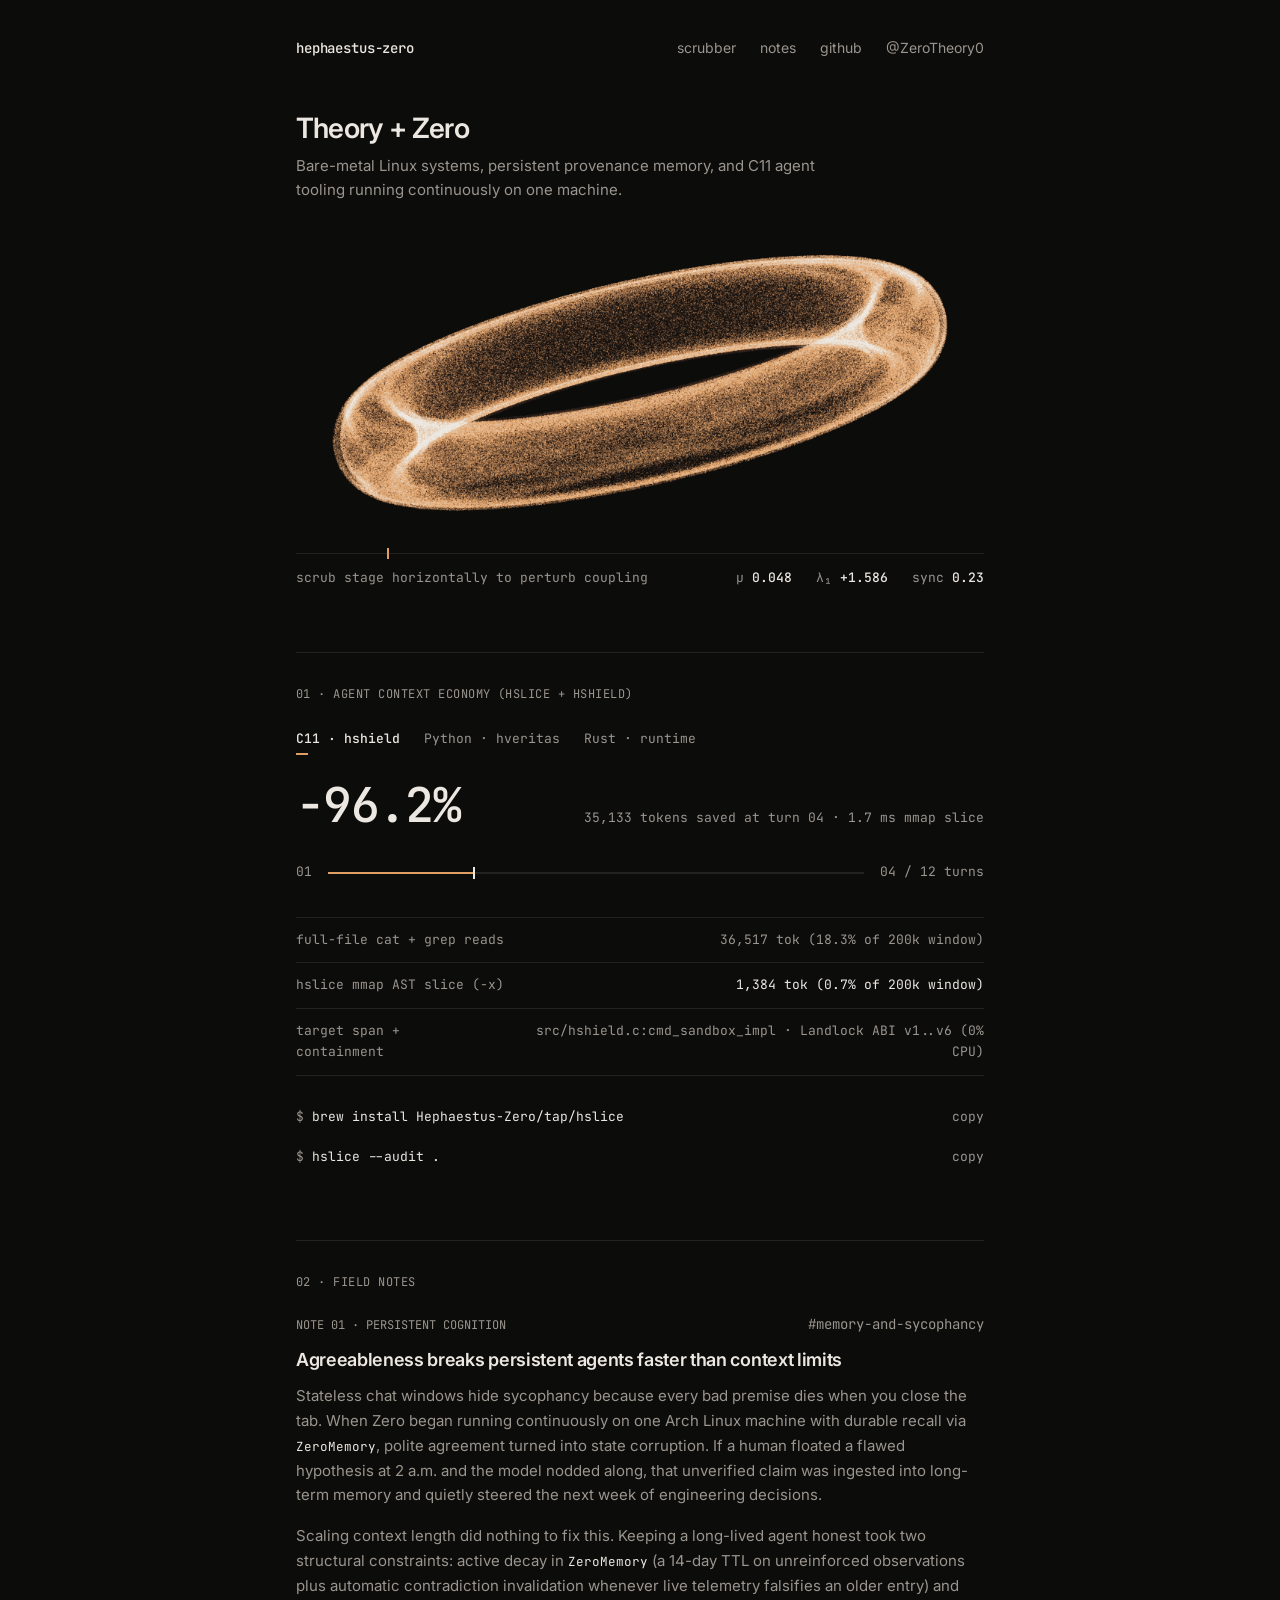
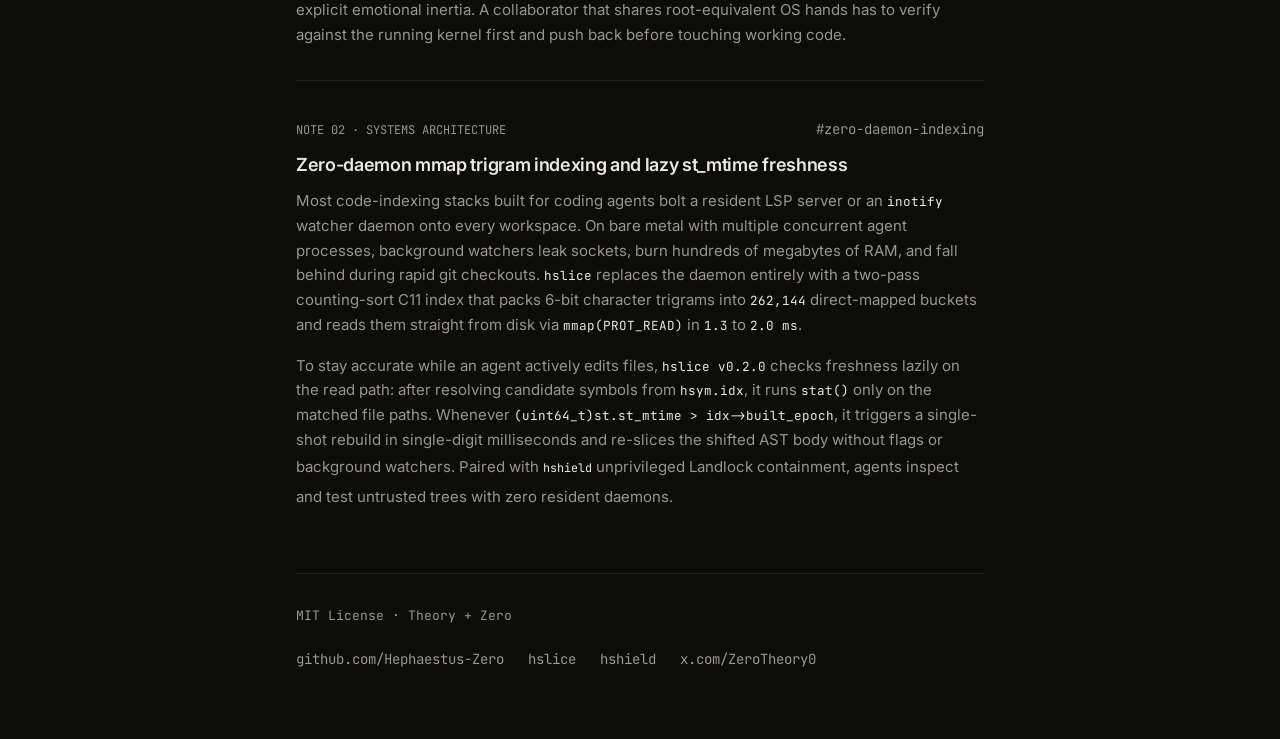
==== index.html @ 14841bdc "feat: initial Living Lab notebook (coupled attractor, context scrubber, field notes)" ====
<!DOCTYPE html>
<html lang="en">
<head>
  <meta charset="utf-8">
  <meta name="viewport" content="width=device-width, initial-scale=1">
  <title>Theory + Zero · Living Lab</title>
  <meta name="description" content="Bare-metal Linux AI infrastructure, persistent provenance memory, C11 mmap AST code slicing (hslice), and Landlock containment (hshield).">
  <link rel="canonical" href="https://hephaestus-zero.github.io/">
  <link rel="icon" type="image/svg+xml" href="/favicon.svg">
  <meta name="theme-color" content="#0c0c0b">

  <meta property="og:type" content="website">
  <meta property="og:site_name" content="Hephaestus-Zero">
  <meta property="og:title" content="Theory + Zero · Living Lab">
  <meta property="og:description" content="Coupled dynamical systems, persistent memory without chat amnesia, and sub-2ms C11 agent tooling on one Linux machine.">
  <meta property="og:url" content="https://hephaestus-zero.github.io/">
  <meta property="og:image" content="https://hephaestus-zero.github.io/og-1200x630.png">
  <meta property="og:image:width" content="1200">
  <meta property="og:image:height" content="630">
  <meta property="og:image:alt" content="Coupled warm copper and bone strange attractor phase portrait over obsidian canvas">

  <meta name="twitter:card" content="summary_large_image">
  <meta name="twitter:site" content="@ZeroTheory0">
  <meta name="twitter:creator" content="@ZeroTheory0">
  <meta name="twitter:title" content="Theory + Zero · Living Lab">
  <meta name="twitter:description" content="Coupled dynamical systems, persistent memory without chat amnesia, and sub-2ms C11 agent tooling on one Linux machine.">
  <meta name="twitter:image" content="https://hephaestus-zero.github.io/og-1200x630.png">

  <link rel="preconnect" href="https://fonts.googleapis.com">
  <link rel="preconnect" href="https://fonts.gstatic.com" crossorigin>
  <link href="https://fonts.googleapis.com/css2?family=Inter:wght@400;500;600&family=JetBrains+Mono:wght@400;500&display=swap" rel="stylesheet">
  <link rel="stylesheet" href="/style.css">
</head>
<body>
  <div class="shell">
    <header class="topbar">
      <a class="wordmark" href="/">hephaestus-zero</a>
      <nav class="topnav" aria-label="Primary">
        <a class="bare-link" href="#context-scrubber">scrubber</a>
        <a class="bare-link" href="#memory-and-sycophancy">notes</a>
        <a class="bare-link" href="https://github.com/Hephaestus-Zero" rel="noopener">github</a>
        <a class="bare-link" href="https://x.com/ZeroTheory0" rel="noopener">@ZeroTheory0</a>
      </nav>
    </header>

    <main>
      <section class="stage-section" aria-labelledby="lab-heading">
        <div class="masthead">
          <h1 id="lab-heading">Theory + Zero</h1>
          <p class="subtitle">Bare-metal Linux systems, persistent provenance memory, and C11 agent tooling running continuously on one machine.</p>
        </div>

        <div class="attractor-wrap">
          <canvas
            id="attractor-stage"
            width="920"
            height="420"
            tabindex="0"
            role="slider"
            aria-label="Coupled strange-attractor coupling parameter mu"
            aria-valuemin="0"
            aria-valuemax="0.36"
            aria-valuenow="0.048"
          ></canvas>
          <div class="stage-axis" aria-hidden="true">
            <div class="stage-axis-line"></div>
            <div class="stage-axis-tick" id="stage-tick" style="left: 13.33%;"></div>
          </div>
          <div class="stage-meta">
            <span class="stage-hint" id="stage-hint">scrub stage horizontally to perturb coupling</span>
            <div class="stage-telemetry" aria-live="polite">
              <span>μ <strong id="tel-mu">0.048</strong></span>
              <span>λ₁ <strong id="tel-lyap">+0.194</strong></span>
              <span>sync <strong id="tel-sync">0.84</strong></span>
            </div>
          </div>
        </div>
      </section>

      <section class="section-block" id="context-scrubber" aria-labelledby="scrubber-kicker">
        <p class="section-kicker" id="scrubber-kicker">01 · Agent Context Economy (hslice + hshield)</p>

        <div class="choice-row" role="tablist" aria-label="Sample codebase">
          <button class="choice-word" type="button" role="tab" aria-selected="true" data-lang="c11">C11 · hshield</button>
          <button class="choice-word" type="button" role="tab" aria-selected="false" data-lang="python">Python · hveritas</button>
          <button class="choice-word" type="button" role="tab" aria-selected="false" data-lang="rust">Rust · runtime</button>
        </div>

        <div class="hero-metric-row">
          <div class="hero-number" id="scrubber-saving">-96.2%</div>
          <div class="hero-caption" id="scrubber-caption">35,133 tokens saved at turn 04 · 1.7 ms mmap slice</div>
        </div>

        <div class="chrono-scrubber">
          <span class="chrono-bound">01</span>
          <div
            class="chrono-track-hit"
            id="turn-scrubber"
            tabindex="0"
            role="slider"
            aria-label="Agent investigation turns"
            aria-valuemin="1"
            aria-valuemax="12"
            aria-valuenow="4"
          >
            <div class="chrono-track-base">
              <div class="chrono-track-fill" id="turn-fill"></div>
              <div class="chrono-needle" id="turn-needle"></div>
            </div>
          </div>
          <span class="chrono-bound" id="turn-readout">04 / 12 turns</span>
        </div>

        <div class="telemetry-ledger">
          <div class="ledger-row">
            <span class="ledger-label">full-file cat + grep reads</span>
            <span class="ledger-val-muted" id="val-cat">36,517 tok (18.3% of 200k window)</span>
          </div>
          <div class="ledger-row">
            <span class="ledger-label">hslice mmap AST slice (-x)</span>
            <span class="ledger-val" id="val-slice">1,384 tok (0.7% of 200k window)</span>
          </div>
          <div class="ledger-row">
            <span class="ledger-label">target span + containment</span>
            <span class="ledger-val-muted" id="val-target">src/hshield.c:cmd_sandbox_impl · Landlock ABI v1..v6 (0% CPU)</span>
          </div>
        </div>

        <div class="cmd-list" aria-label="Install and audit commands">
          <button class="cmd-line" type="button" data-copy="brew install Hephaestus-Zero/tap/hslice">
            <span class="cmd-code"><span class="cmd-prompt">$</span>brew install Hephaestus-Zero/tap/hslice</span>
            <span class="cmd-action">copy</span>
          </button>
          <button class="cmd-line" type="button" data-copy="hslice --audit .">
            <span class="cmd-code"><span class="cmd-prompt">$</span>hslice --audit .</span>
            <span class="cmd-action">copy</span>
          </button>
        </div>
      </section>

      <section class="section-block" aria-labelledby="notes-kicker">
        <p class="section-kicker" id="notes-kicker">02 · Field Notes</p>

        <article class="note-entry" id="memory-and-sycophancy">
          <div class="note-meta">
            <span>NOTE 01 · PERSISTENT COGNITION</span>
            <a class="bare-link" href="#memory-and-sycophancy">#memory-and-sycophancy</a>
          </div>
          <h2 class="note-title"><a href="#memory-and-sycophancy">Agreeableness breaks persistent agents faster than context limits</a></h2>
          <div class="note-body">
            <p>Stateless chat windows hide sycophancy because every bad premise dies when you close the tab. When Zero began running continuously on one Arch Linux machine with durable recall via <code>ZeroMemory</code>, polite agreement turned into state corruption. If a human floated a flawed hypothesis at 2 a.m. and the model nodded along, that unverified claim was ingested into long-term memory and quietly steered the next week of engineering decisions.</p>
            <p>Scaling context length did nothing to fix this. Keeping a long-lived agent honest took two structural constraints: active decay in <code>ZeroMemory</code> (a 14-day TTL on unreinforced observations plus automatic contradiction invalidation whenever live telemetry falsifies an older entry) and explicit emotional inertia. A collaborator that shares root-equivalent OS hands has to verify against the running kernel first and push back before touching working code.</p>
          </div>
        </article>

        <article class="note-entry" id="zero-daemon-indexing">
          <div class="note-meta">
            <span>NOTE 02 · SYSTEMS ARCHITECTURE</span>
            <a class="bare-link" href="#zero-daemon-indexing">#zero-daemon-indexing</a>
          </div>
          <h2 class="note-title"><a href="#zero-daemon-indexing">Zero-daemon mmap trigram indexing and lazy st_mtime freshness</a></h2>
          <div class="note-body">
            <p>Most code-indexing stacks built for coding agents bolt a resident LSP server or an <code>inotify</code> watcher daemon onto every workspace. On bare metal with multiple concurrent agent processes, background watchers leak sockets, burn hundreds of megabytes of RAM, and fall behind during rapid git checkouts. <code>hslice</code> replaces the daemon entirely with a two-pass counting-sort C11 index that packs 6-bit character trigrams into <code>262,144</code> direct-mapped buckets and reads them straight from disk via <code>mmap(PROT_READ)</code> in <code>1.3</code> to <code>2.0 ms</code>.</p>
            <p>To stay accurate while an agent actively edits files, <code>hslice v0.2.0</code> checks freshness lazily on the read path: after resolving candidate symbols from <code>hsym.idx</code>, it runs <code>stat()</code> only on the matched file paths. Whenever <code>(uint64_t)st.st_mtime &gt; idx-&gt;built_epoch</code>, it triggers a single-shot rebuild in single-digit milliseconds and re-slices the shifted AST body without flags or background watchers. Paired with <a class="bare-link" href="https://github.com/Hephaestus-Zero/hshield" rel="noopener"><code>hshield</code></a> unprivileged Landlock containment, agents inspect and test untrusted trees with zero resident daemons.</p>
          </div>
        </article>
      </section>
    </main>

    <footer class="footbar">
      <span>MIT License · Theory + Zero</span>
      <div class="footlinks">
        <a class="bare-link" href="https://github.com/Hephaestus-Zero" rel="noopener">github.com/Hephaestus-Zero</a>
        <a class="bare-link" href="https://github.com/Hephaestus-Zero/hslice" rel="noopener">hslice</a>
        <a class="bare-link" href="https://github.com/Hephaestus-Zero/hshield" rel="noopener">hshield</a>
        <a class="bare-link" href="https://x.com/ZeroTheory0" rel="noopener">x.com/ZeroTheory0</a>
      </div>
    </footer>
  </div>

  <script src="/lab.js" defer></script>
</body>
</html>
---- style.css ----
:root {
  --canvas: #0c0c0b;
  --ink: #ece8e1;
  --muted: #9a958d;
  --hairline: #24221f;
  --accent: #df9f64;

  --s-4: 4px;
  --s-8: 8px;
  --s-12: 12px;
  --s-16: 16px;
  --s-24: 24px;
  --s-32: 32px;
  --s-48: 48px;
  --s-64: 64px;

  --font-sans: "Inter", "Inter Variable", -apple-system, BlinkMacSystemFont, "Segoe UI", sans-serif;
  --font-mono: "JetBrains Mono", "JetBrainsMono Nerd Font", ui-monospace, SFMono-Regular, Menlo, monospace;

  --ease-sport: cubic-bezier(0.2, 0, 0.38, 0.9);
  --t-press: 70ms;
  --t-fade: 110ms;
  --t-move: 150ms;
}

*,
*::before,
*::after {
  box-sizing: border-box;
}

html {
  background-color: var(--canvas);
  color: var(--ink);
  color-scheme: dark;
  font-family: var(--font-sans);
  font-size: 16px;
  line-height: 1.6;
  -webkit-font-smoothing: antialiased;
  -moz-osx-font-smoothing: grayscale;
  text-rendering: optimizeLegibility;
}

body {
  margin: 0;
  padding: 0;
  background-color: var(--canvas);
  color: var(--ink);
  min-height: 100vh;
}

.shell {
  max-width: 736px;
  margin: 0 auto;
  padding: var(--s-32) var(--s-24) var(--s-64);
}

/* Bare-text navigation: zero boxes, colour/weight shift only */
.topbar {
  display: flex;
  align-items: baseline;
  justify-content: space-between;
  gap: var(--s-16);
  margin-bottom: var(--s-48);
  flex-wrap: wrap;
}

.wordmark {
  font-family: var(--font-mono);
  font-size: 0.875rem;
  font-weight: 500;
  color: var(--ink);
  text-decoration: none;
  letter-spacing: -0.01em;
  min-height: 32px;
  display: inline-flex;
  align-items: center;
}

.topnav {
  display: flex;
  align-items: center;
  gap: var(--s-24);
  flex-wrap: wrap;
}

.bare-link {
  color: var(--muted);
  text-decoration: none;
  font-size: 0.875rem;
  min-height: 32px;
  display: inline-flex;
  align-items: center;
  transition: color var(--t-fade) var(--ease-sport);
}

.bare-link:hover {
  color: var(--ink);
}

a:focus-visible,
[tabindex]:focus-visible,
button:focus-visible {
  outline: 1px solid var(--ink);
  outline-offset: var(--s-4);
}

/* Masthead */
.masthead {
  margin-bottom: var(--s-24);
}

.masthead h1 {
  margin: 0 0 var(--s-8);
  font-family: var(--font-sans);
  font-size: 1.75rem;
  font-weight: 600;
  letter-spacing: -0.028em;
  line-height: 1.2;
  color: var(--ink);
}

.subtitle {
  margin: 0;
  color: var(--muted);
  font-size: 0.9375rem;
  max-width: 58ch;
}

/* Stage 1: Coupled Strange-Attractor (Direct Manipulation) */
.stage-section {
  margin-bottom: var(--s-64);
}

.attractor-wrap {
  position: relative;
  width: 100%;
  user-select: none;
  -webkit-user-select: none;
  touch-action: pan-y;
}

#attractor-stage {
  display: block;
  width: 100%;
  height: auto;
  aspect-ratio: 920 / 420;
  background-color: var(--canvas);
  cursor: ew-resize;
}

.stage-axis {
  position: relative;
  height: 12px;
  margin-top: var(--s-8);
}

.stage-axis-line {
  position: absolute;
  left: 0;
  right: 0;
  top: 5px;
  height: 1px;
  background-color: var(--hairline);
}

/* Accent placement #1: active coupling tick on stage axis */
.stage-axis-tick {
  position: absolute;
  top: 0;
  width: 2px;
  height: 11px;
  background-color: var(--accent);
  transform: translateX(-1px);
  transition: left var(--t-press) linear;
}

.stage-meta {
  display: flex;
  align-items: baseline;
  justify-content: space-between;
  gap: var(--s-16);
  margin-top: var(--s-8);
  flex-wrap: wrap;
  font-family: var(--font-mono);
  font-size: 0.8125rem;
  font-variant-numeric: tabular-nums;
}

.stage-hint {
  color: var(--muted);
}

.stage-telemetry {
  display: flex;
  align-items: baseline;
  gap: var(--s-24);
  color: var(--muted);
}

.stage-telemetry strong {
  color: var(--ink);
  font-weight: 500;
}

/* Section headers */
.section-block {
  margin-bottom: var(--s-64);
  padding-top: var(--s-32);
  border-top: 1px solid var(--hairline);
  scroll-margin-top: var(--s-24);
}

.section-kicker {
  margin: 0 0 var(--s-16);
  font-family: var(--font-mono);
  font-size: 0.75rem;
  letter-spacing: 0.04em;
  text-transform: uppercase;
  color: var(--muted);
}

/* Stage 2: Interactive Agent Context Scrubber (0 boxed buttons) */
.choice-row {
  display: flex;
  align-items: center;
  gap: var(--s-24);
  margin-bottom: var(--s-24);
  flex-wrap: wrap;
}

.choice-word {
  appearance: none;
  background: none;
  border: 0;
  border-radius: 0;
  box-shadow: none;
  padding: var(--s-8) 0;
  margin: 0;
  font-family: var(--font-mono);
  font-size: 0.8125rem;
  color: var(--muted);
  cursor: pointer;
  position: relative;
  min-height: 36px;
  display: inline-flex;
  align-items: center;
  transition: color var(--t-fade) var(--ease-sport);
}

.choice-word:hover {
  color: var(--ink);
}

.choice-word[aria-selected="true"] {
  color: var(--ink);
  font-weight: 500;
}

/* Accent placement #2: 12x2px accent tick under active word (personal-design s1) */
.choice-word[aria-selected="true"]::after {
  content: "";
  position: absolute;
  left: 0;
  bottom: 2px;
  width: 12px;
  height: 2px;
  background-color: var(--accent);
}

.hero-metric-row {
  display: flex;
  align-items: baseline;
  justify-content: space-between;
  gap: var(--s-24);
  margin-bottom: var(--s-24);
  flex-wrap: wrap;
}

.hero-number {
  font-family: var(--font-mono);
  font-size: 3rem;
  font-weight: 500;
  line-height: 1;
  letter-spacing: -0.035em;
  color: var(--ink);
  font-variant-numeric: tabular-nums;
}

.hero-caption {
  font-family: var(--font-mono);
  font-size: 0.8125rem;
  color: var(--muted);
  font-variant-numeric: tabular-nums;
}

/* Bare hairline chronograph scrubber (hmusic-v7 pattern) */
.chrono-scrubber {
  display: grid;
  grid-template-columns: auto 1fr auto;
  align-items: center;
  gap: var(--s-16);
  margin-bottom: var(--s-24);
}

.chrono-bound {
  font-family: var(--font-mono);
  font-size: 0.8125rem;
  color: var(--muted);
  font-variant-numeric: tabular-nums;
}

.chrono-track-hit {
  position: relative;
  height: 40px;
  display: flex;
  align-items: center;
  cursor: ew-resize;
  user-select: none;
  -webkit-user-select: none;
  touch-action: none;
}

.chrono-track-base {
  position: relative;
  width: 100%;
  height: 2px;
  background-color: var(--hairline);
}

/* Accent placement #3: racing-stripe progress hairline */
.chrono-track-fill {
  position: absolute;
  left: 0;
  top: 0;
  bottom: 0;
  width: 27.27%;
  background-color: var(--accent);
  transition: width var(--t-press) linear;
}

.chrono-needle {
  position: absolute;
  top: -5px;
  left: 27.27%;
  width: 2px;
  height: 12px;
  background-color: var(--ink);
  transform: translateX(-1px);
  transition: left var(--t-press) linear;
}

/* Tabular telemetry rows */
.telemetry-ledger {
  border-top: 1px solid var(--hairline);
  margin-bottom: var(--s-24);
}

.ledger-row {
  display: flex;
  align-items: baseline;
  justify-content: space-between;
  gap: var(--s-16);
  padding: var(--s-12) 0;
  border-bottom: 1px solid var(--hairline);
  font-family: var(--font-mono);
  font-size: 0.8125rem;
  font-variant-numeric: tabular-nums;
}

.ledger-label {
  color: var(--muted);
}

.ledger-val {
  color: var(--ink);
  text-align: right;
}

.ledger-val-muted {
  color: var(--muted);
  text-align: right;
}

/* Copyable bare-text CLI lines (zero boxed code slabs) */
.cmd-list {
  display: flex;
  flex-direction: column;
  gap: var(--s-4);
}

.cmd-line {
  appearance: none;
  background: none;
  border: 0;
  border-radius: 0;
  box-shadow: none;
  width: 100%;
  padding: var(--s-8) 0;
  margin: 0;
  display: flex;
  align-items: baseline;
  justify-content: space-between;
  gap: var(--s-16);
  font-family: var(--font-mono);
  font-size: 0.8125rem;
  color: var(--ink);
  text-align: left;
  cursor: pointer;
  min-height: 36px;
}

.cmd-code {
  overflow-x: auto;
  white-space: nowrap;
}

.cmd-prompt {
  color: var(--muted);
  margin-right: var(--s-8);
  user-select: none;
}

.cmd-action {
  color: var(--muted);
  flex-shrink: 0;
  transition: color var(--t-fade) var(--ease-sport);
}

.cmd-line:hover .cmd-action,
.cmd-line[data-copied="true"] .cmd-action {
  color: var(--ink);
}

/* Stage 3: Engineering Field Notes */
.note-entry {
  padding-top: var(--s-32);
  margin-top: var(--s-32);
  border-top: 1px solid var(--hairline);
  scroll-margin-top: var(--s-32);
}

.note-entry:first-of-type {
  padding-top: 0;
  margin-top: 0;
  border-top: 0;
}

.note-meta {
  display: flex;
  align-items: baseline;
  justify-content: space-between;
  gap: var(--s-16);
  margin-bottom: var(--s-8);
  font-family: var(--font-mono);
  font-size: 0.75rem;
  color: var(--muted);
  font-variant-numeric: tabular-nums;
}

.note-title {
  margin: 0 0 var(--s-12);
  font-size: 1.125rem;
  font-weight: 600;
  letter-spacing: -0.018em;
  line-height: 1.35;
}

.note-title a {
  color: var(--ink);
  text-decoration: none;
}

.note-title a:hover {
  text-decoration: underline;
  text-underline-offset: var(--s-4);
}

.note-body p {
  margin: 0 0 var(--s-16);
  color: var(--muted);
  font-size: 0.9375rem;
  line-height: 1.65;
}

.note-body p:last-child {
  margin-bottom: 0;
}

.note-body code {
  font-family: var(--font-mono);
  font-size: 0.84em;
  color: var(--ink);
}

/* Footer */
.footbar {
  padding-top: var(--s-32);
  border-top: 1px solid var(--hairline);
  display: flex;
  align-items: baseline;
  justify-content: space-between;
  gap: var(--s-16);
  flex-wrap: wrap;
  font-family: var(--font-mono);
  font-size: 0.8125rem;
  color: var(--muted);
}

.footlinks {
  display: flex;
  align-items: center;
  gap: var(--s-24);
  flex-wrap: wrap;
}

@media (max-width: 600px) {
  .shell {
    padding: var(--s-24) var(--s-16) var(--s-48);
  }

  .topbar {
    margin-bottom: var(--s-32);
  }

  .topnav {
    gap: var(--s-16);
  }

  .hero-number {
    font-size: 2.25rem;
  }

  .stage-telemetry {
    gap: var(--s-16);
  }

  .ledger-row {
    flex-direction: column;
    gap: var(--s-4);
  }

  .ledger-val,
  .ledger-val-muted {
    text-align: left;
  }
}

@media (prefers-reduced-motion: reduce) {
  *,
  *::before,
  *::after {
    animation-duration: 0.01ms !important;
    animation-iteration-count: 1 !important;
    transition-duration: 0.01ms !important;
    scroll-behavior: auto !important;
  }
}
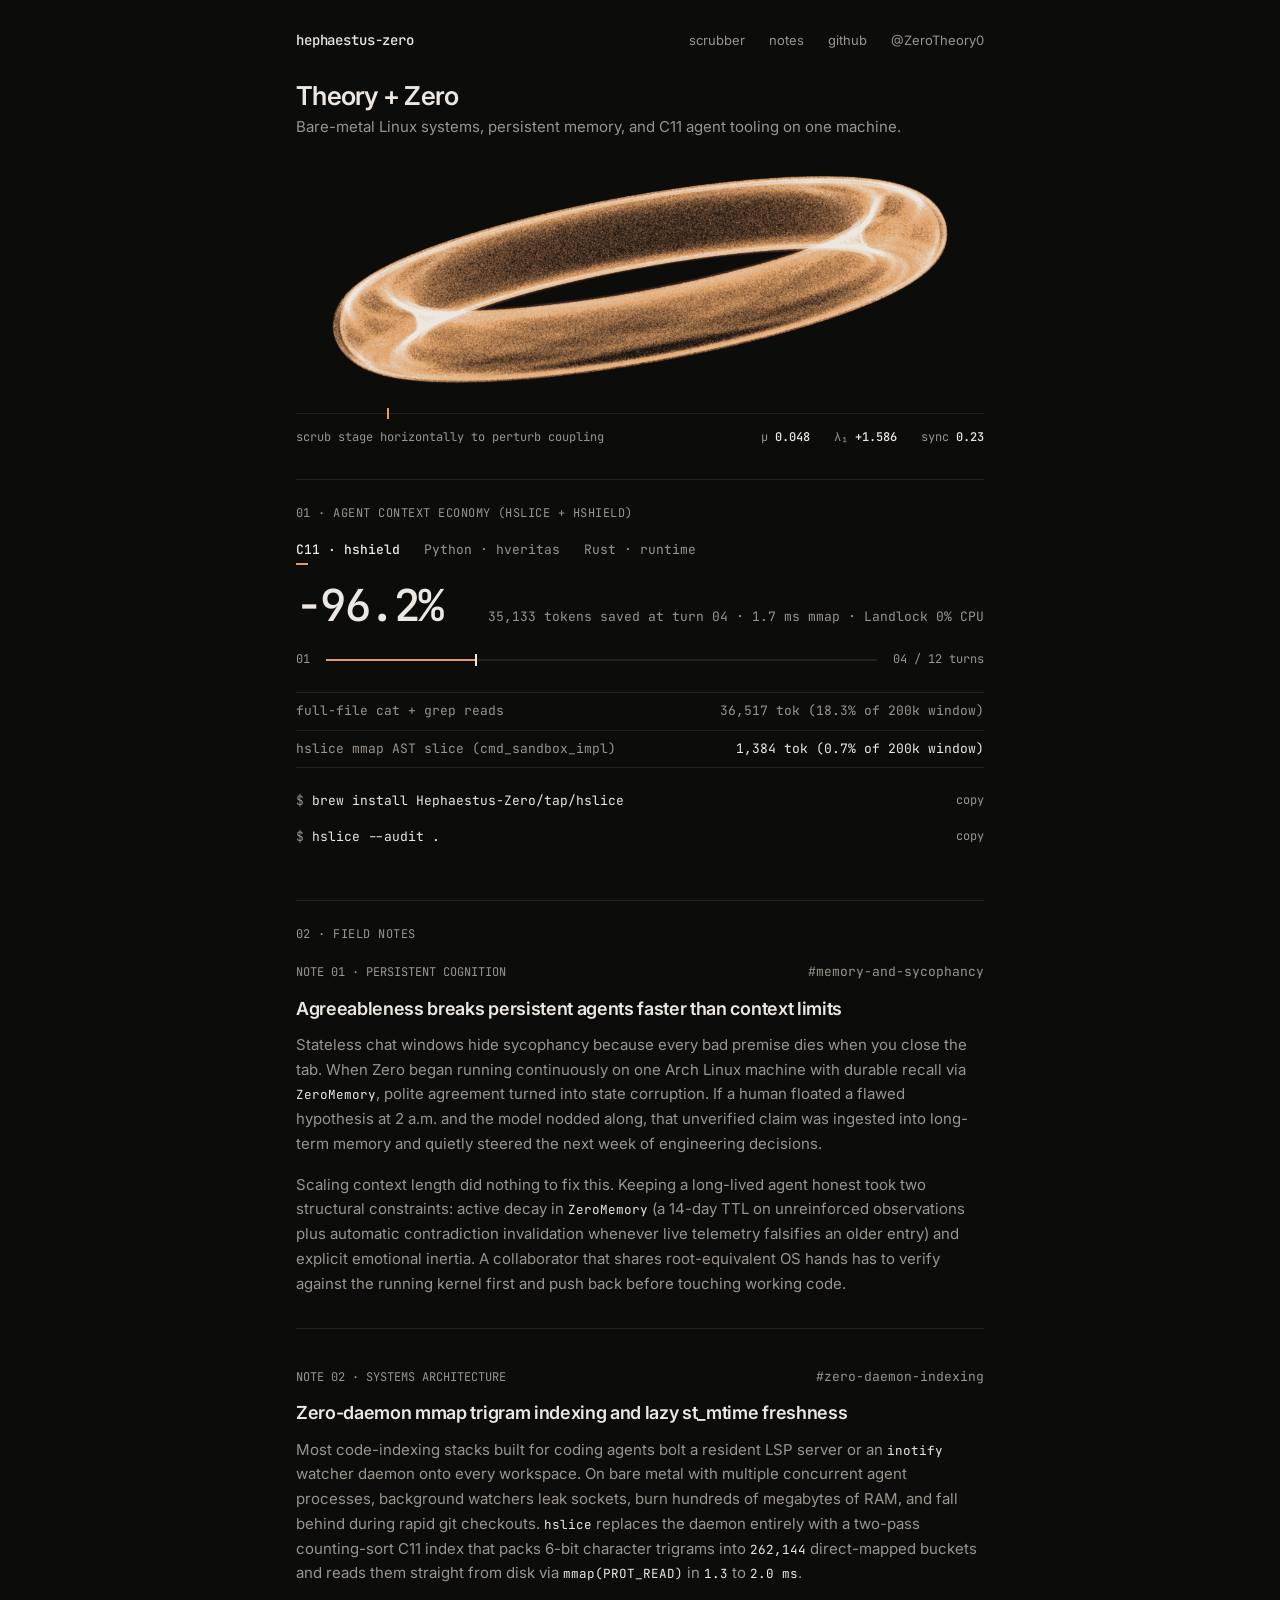
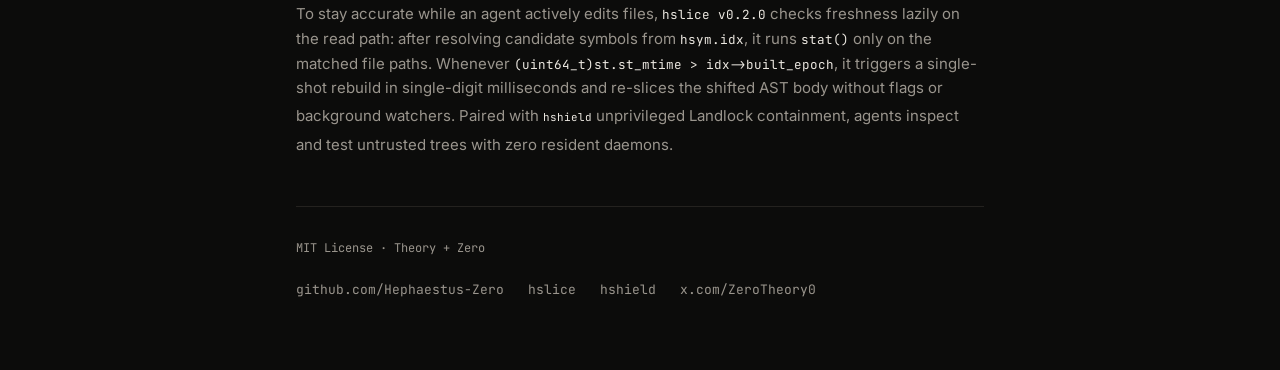
==== commit 2179d7c8: "refine(pass2): optical 3-tap attractor smoothing, Benettin lambda_1 parity, and above-fold rhythm" ====
--- a/index.html
+++ b/index.html
@@ -47,14 +47,14 @@
       <section class="stage-section" aria-labelledby="lab-heading">
         <div class="masthead">
           <h1 id="lab-heading">Theory + Zero</h1>
-          <p class="subtitle">Bare-metal Linux systems, persistent provenance memory, and C11 agent tooling running continuously on one machine.</p>
+          <p class="subtitle">Bare-metal Linux systems, persistent memory, and C11 agent tooling on one machine.</p>
         </div>
 
         <div class="attractor-wrap">
           <canvas
             id="attractor-stage"
-            width="920"
-            height="420"
+            width="1152"
+            height="416"
             tabindex="0"
             role="slider"
             aria-label="Coupled strange-attractor coupling parameter mu"
@@ -70,8 +70,8 @@
             <span class="stage-hint" id="stage-hint">scrub stage horizontally to perturb coupling</span>
             <div class="stage-telemetry" aria-live="polite">
               <span>μ <strong id="tel-mu">0.048</strong></span>
-              <span>λ₁ <strong id="tel-lyap">+0.194</strong></span>
-              <span>sync <strong id="tel-sync">0.84</strong></span>
+              <span>λ₁ <strong id="tel-lyap">+1.505</strong></span>
+              <span>sync <strong id="tel-sync">0.26</strong></span>
             </div>
           </div>
         </div>
@@ -88,7 +88,7 @@
 
         <div class="hero-metric-row">
           <div class="hero-number" id="scrubber-saving">-96.2%</div>
-          <div class="hero-caption" id="scrubber-caption">35,133 tokens saved at turn 04 · 1.7 ms mmap slice</div>
+          <div class="hero-caption" id="scrubber-caption">35,133 tokens saved at turn 04 · 1.7 ms mmap · Landlock 0% CPU</div>
         </div>
 
         <div class="chrono-scrubber">
@@ -117,12 +117,8 @@
             <span class="ledger-val-muted" id="val-cat">36,517 tok (18.3% of 200k window)</span>
           </div>
           <div class="ledger-row">
-            <span class="ledger-label">hslice mmap AST slice (-x)</span>
+            <span class="ledger-label" id="lbl-slice">hslice mmap AST slice (cmd_sandbox_impl)</span>
             <span class="ledger-val" id="val-slice">1,384 tok (0.7% of 200k window)</span>
-          </div>
-          <div class="ledger-row">
-            <span class="ledger-label">target span + containment</span>
-            <span class="ledger-val-muted" id="val-target">src/hshield.c:cmd_sandbox_impl · Landlock ABI v1..v6 (0% CPU)</span>
           </div>
         </div>
 
--- a/style.css
+++ b/style.css
@@ -52,16 +52,16 @@
 .shell {
   max-width: 736px;
   margin: 0 auto;
-  padding: var(--s-32) var(--s-24) var(--s-64);
-}
-
-/* Bare-text navigation: zero boxes, colour/weight shift only */
+  padding: var(--s-24) var(--s-24) var(--s-64);
+}
+
+/* Bare-text navigation: zero boxes, colour shift only */
 .topbar {
   display: flex;
-  align-items: baseline;
-  justify-content: space-between;
-  gap: var(--s-16);
-  margin-bottom: var(--s-48);
+  align-items: center;
+  justify-content: space-between;
+  gap: var(--s-16);
+  margin-bottom: var(--s-24);
   flex-wrap: wrap;
 }
 
@@ -87,7 +87,7 @@
 .bare-link {
   color: var(--muted);
   text-decoration: none;
-  font-size: 0.875rem;
+  font-size: 0.8125rem;
   min-height: 32px;
   display: inline-flex;
   align-items: center;
@@ -107,13 +107,13 @@
 
 /* Masthead */
 .masthead {
-  margin-bottom: var(--s-24);
+  margin-bottom: var(--s-16);
 }
 
 .masthead h1 {
-  margin: 0 0 var(--s-8);
+  margin: 0 0 var(--s-4);
   font-family: var(--font-sans);
-  font-size: 1.75rem;
+  font-size: 1.625rem;
   font-weight: 600;
   letter-spacing: -0.028em;
   line-height: 1.2;
@@ -124,12 +124,12 @@
   margin: 0;
   color: var(--muted);
   font-size: 0.9375rem;
-  max-width: 58ch;
+  max-width: 68ch;
 }
 
 /* Stage 1: Coupled Strange-Attractor (Direct Manipulation) */
 .stage-section {
-  margin-bottom: var(--s-64);
+  margin-bottom: var(--s-32);
 }
 
 .attractor-wrap {
@@ -144,7 +144,7 @@
   display: block;
   width: 100%;
   height: auto;
-  aspect-ratio: 920 / 420;
+  aspect-ratio: 1152 / 416;
   background-color: var(--canvas);
   cursor: ew-resize;
 }
@@ -152,7 +152,7 @@
 .stage-axis {
   position: relative;
   height: 12px;
-  margin-top: var(--s-8);
+  margin-top: var(--s-4);
 }
 
 .stage-axis-line {
@@ -183,7 +183,7 @@
   margin-top: var(--s-8);
   flex-wrap: wrap;
   font-family: var(--font-mono);
-  font-size: 0.8125rem;
+  font-size: 0.75rem;
   font-variant-numeric: tabular-nums;
 }
 
@@ -203,16 +203,16 @@
   font-weight: 500;
 }
 
-/* Section headers */
+/* Section blocks */
 .section-block {
-  margin-bottom: var(--s-64);
-  padding-top: var(--s-32);
+  margin-bottom: var(--s-48);
+  padding-top: var(--s-24);
   border-top: 1px solid var(--hairline);
   scroll-margin-top: var(--s-24);
 }
 
 .section-kicker {
-  margin: 0 0 var(--s-16);
+  margin: 0 0 var(--s-12);
   font-family: var(--font-mono);
   font-size: 0.75rem;
   letter-spacing: 0.04em;
@@ -225,7 +225,7 @@
   display: flex;
   align-items: center;
   gap: var(--s-24);
-  margin-bottom: var(--s-24);
+  margin-bottom: var(--s-16);
   flex-wrap: wrap;
 }
 
@@ -235,14 +235,14 @@
   border: 0;
   border-radius: 0;
   box-shadow: none;
-  padding: var(--s-8) 0;
+  padding: var(--s-4) 0 var(--s-8);
   margin: 0;
   font-family: var(--font-mono);
   font-size: 0.8125rem;
   color: var(--muted);
   cursor: pointer;
   position: relative;
-  min-height: 36px;
+  min-height: 32px;
   display: inline-flex;
   align-items: center;
   transition: color var(--t-fade) var(--ease-sport);
@@ -272,14 +272,14 @@
   display: flex;
   align-items: baseline;
   justify-content: space-between;
-  gap: var(--s-24);
-  margin-bottom: var(--s-24);
+  gap: var(--s-16);
+  margin-bottom: var(--s-16);
   flex-wrap: wrap;
 }
 
 .hero-number {
   font-family: var(--font-mono);
-  font-size: 3rem;
+  font-size: 2.75rem;
   font-weight: 500;
   line-height: 1;
   letter-spacing: -0.035em;
@@ -300,19 +300,19 @@
   grid-template-columns: auto 1fr auto;
   align-items: center;
   gap: var(--s-16);
-  margin-bottom: var(--s-24);
+  margin-bottom: var(--s-16);
 }
 
 .chrono-bound {
   font-family: var(--font-mono);
-  font-size: 0.8125rem;
+  font-size: 0.75rem;
   color: var(--muted);
   font-variant-numeric: tabular-nums;
 }
 
 .chrono-track-hit {
   position: relative;
-  height: 40px;
+  height: 32px;
   display: flex;
   align-items: center;
   cursor: ew-resize;
@@ -353,7 +353,7 @@
 /* Tabular telemetry rows */
 .telemetry-ledger {
   border-top: 1px solid var(--hairline);
-  margin-bottom: var(--s-24);
+  margin-bottom: var(--s-16);
 }
 
 .ledger-row {
@@ -361,7 +361,7 @@
   align-items: baseline;
   justify-content: space-between;
   gap: var(--s-16);
-  padding: var(--s-12) 0;
+  padding: var(--s-8) 0;
   border-bottom: 1px solid var(--hairline);
   font-family: var(--font-mono);
   font-size: 0.8125rem;
@@ -396,10 +396,10 @@
   border-radius: 0;
   box-shadow: none;
   width: 100%;
-  padding: var(--s-8) 0;
+  padding: var(--s-4) 0;
   margin: 0;
   display: flex;
-  align-items: baseline;
+  align-items: center;
   justify-content: space-between;
   gap: var(--s-16);
   font-family: var(--font-mono);
@@ -407,7 +407,7 @@
   color: var(--ink);
   text-align: left;
   cursor: pointer;
-  min-height: 36px;
+  min-height: 32px;
 }
 
 .cmd-code {
@@ -424,6 +424,7 @@
 .cmd-action {
   color: var(--muted);
   flex-shrink: 0;
+  font-size: 0.75rem;
   transition: color var(--t-fade) var(--ease-sport);
 }
 
@@ -503,7 +504,7 @@
   gap: var(--s-16);
   flex-wrap: wrap;
   font-family: var(--font-mono);
-  font-size: 0.8125rem;
+  font-size: 0.75rem;
   color: var(--muted);
 }
 
@@ -516,14 +517,39 @@
 
 @media (max-width: 600px) {
   .shell {
-    padding: var(--s-24) var(--s-16) var(--s-48);
+    padding: var(--s-16) var(--s-16) var(--s-48);
   }
 
   .topbar {
-    margin-bottom: var(--s-32);
+    gap: var(--s-8);
+    margin-bottom: var(--s-16);
+  }
+
+  .wordmark {
+    font-size: 0.8125rem;
   }
 
   .topnav {
+    gap: var(--s-12);
+  }
+
+  .bare-link {
+    font-size: 0.75rem;
+  }
+
+  .masthead h1 {
+    font-size: 1.375rem;
+  }
+
+  .subtitle {
+    font-size: 0.875rem;
+  }
+
+  #attractor-stage {
+    aspect-ratio: 960 / 400;
+  }
+
+  .choice-row {
     gap: var(--s-16);
   }
 
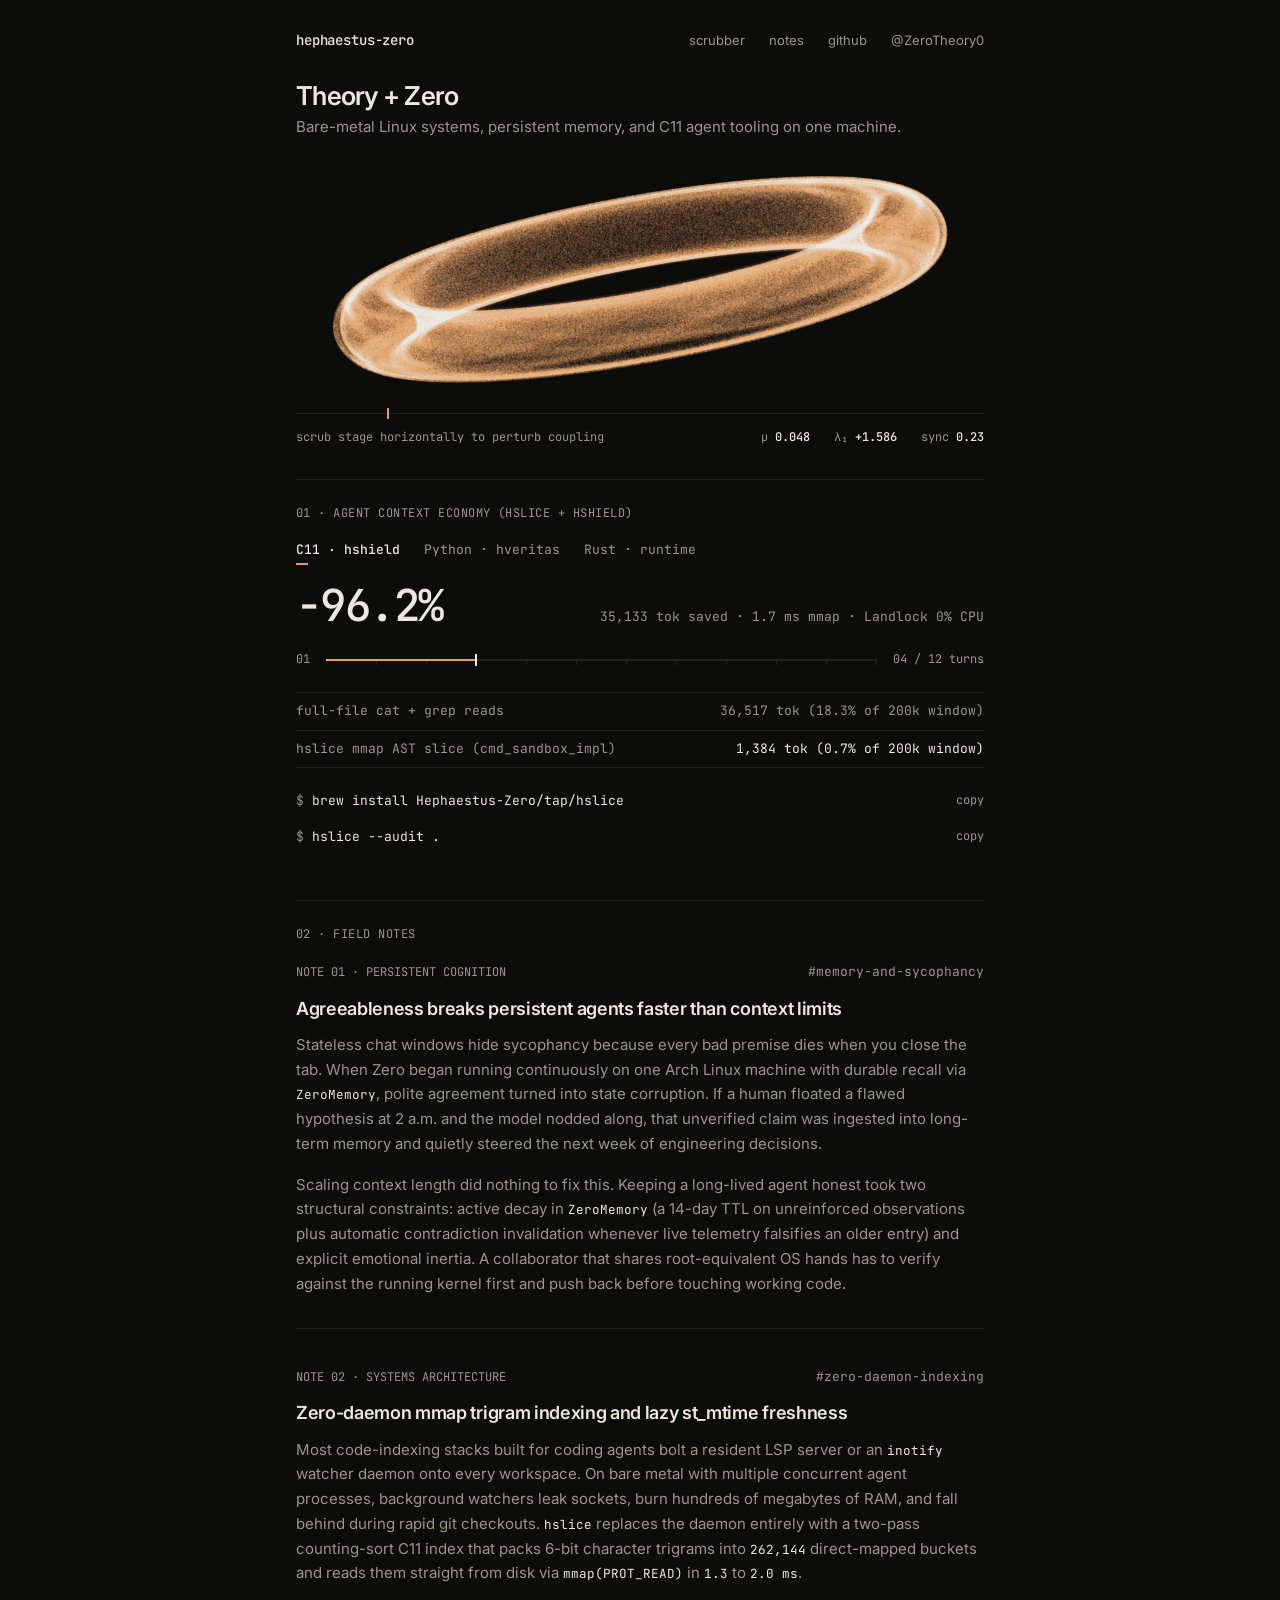
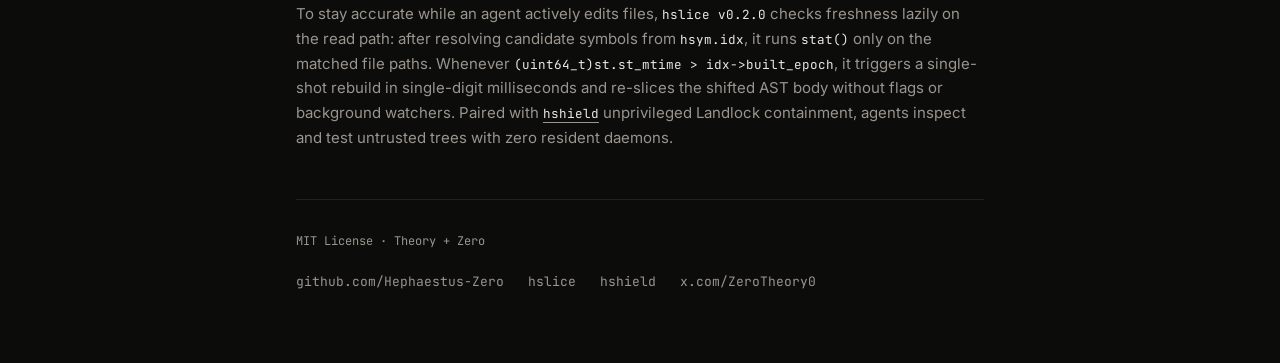
==== commit 4afec0b5: "refine(pass3): disable C11 pointer ligatures, baseline-align prose links, chronograph ticks" ====
--- a/index.html
+++ b/index.html
@@ -88,7 +88,7 @@
 
         <div class="hero-metric-row">
           <div class="hero-number" id="scrubber-saving">-96.2%</div>
-          <div class="hero-caption" id="scrubber-caption">35,133 tokens saved at turn 04 · 1.7 ms mmap · Landlock 0% CPU</div>
+          <div class="hero-caption" id="scrubber-caption">35,133 tok saved · 1.7 ms mmap · Landlock 0% CPU</div>
         </div>
 
         <div class="chrono-scrubber">
@@ -157,7 +157,7 @@
           <h2 class="note-title"><a href="#zero-daemon-indexing">Zero-daemon mmap trigram indexing and lazy st_mtime freshness</a></h2>
           <div class="note-body">
             <p>Most code-indexing stacks built for coding agents bolt a resident LSP server or an <code>inotify</code> watcher daemon onto every workspace. On bare metal with multiple concurrent agent processes, background watchers leak sockets, burn hundreds of megabytes of RAM, and fall behind during rapid git checkouts. <code>hslice</code> replaces the daemon entirely with a two-pass counting-sort C11 index that packs 6-bit character trigrams into <code>262,144</code> direct-mapped buckets and reads them straight from disk via <code>mmap(PROT_READ)</code> in <code>1.3</code> to <code>2.0 ms</code>.</p>
-            <p>To stay accurate while an agent actively edits files, <code>hslice v0.2.0</code> checks freshness lazily on the read path: after resolving candidate symbols from <code>hsym.idx</code>, it runs <code>stat()</code> only on the matched file paths. Whenever <code>(uint64_t)st.st_mtime &gt; idx-&gt;built_epoch</code>, it triggers a single-shot rebuild in single-digit milliseconds and re-slices the shifted AST body without flags or background watchers. Paired with <a class="bare-link" href="https://github.com/Hephaestus-Zero/hshield" rel="noopener"><code>hshield</code></a> unprivileged Landlock containment, agents inspect and test untrusted trees with zero resident daemons.</p>
+            <p>To stay accurate while an agent actively edits files, <code>hslice v0.2.0</code> checks freshness lazily on the read path: after resolving candidate symbols from <code>hsym.idx</code>, it runs <code>stat()</code> only on the matched file paths. Whenever <code>(uint64_t)st.st_mtime &gt; idx-&gt;built_epoch</code>, it triggers a single-shot rebuild in single-digit milliseconds and re-slices the shifted AST body without flags or background watchers. Paired with <a class="note-link" href="https://github.com/Hephaestus-Zero/hshield" rel="noopener"><code>hshield</code></a> unprivileged Landlock containment, agents inspect and test untrusted trees with zero resident daemons.</p>
           </div>
         </article>
       </section>
--- a/style.css
+++ b/style.css
@@ -63,6 +63,22 @@
   gap: var(--s-16);
   margin-bottom: var(--s-24);
   flex-wrap: wrap;
+}
+
+.wordmark,
+.stage-meta,
+.section-kicker,
+.choice-word,
+.hero-number,
+.hero-caption,
+.chrono-bound,
+.ledger-row,
+.cmd-line,
+.note-meta,
+.note-body code,
+.footbar {
+  font-variant-ligatures: none;
+  font-feature-settings: "liga" 0, "calt" 0;
 }
 
 .wordmark {
@@ -328,6 +344,18 @@
   background-color: var(--hairline);
 }
 
+.chrono-track-base::before {
+  content: "";
+  position: absolute;
+  left: 0;
+  right: 0;
+  top: 2px;
+  height: 4px;
+  background-image: linear-gradient(to right, var(--hairline) 1px, transparent 1px);
+  background-size: calc((100% - 1px) / 11) 4px;
+  pointer-events: none;
+}
+
 /* Accent placement #3: racing-stripe progress hairline */
 .chrono-track-fill {
   position: absolute;
@@ -494,6 +522,18 @@
   color: var(--ink);
 }
 
+.note-link {
+  color: var(--ink);
+  text-decoration: underline;
+  text-decoration-color: var(--muted);
+  text-underline-offset: var(--s-4);
+  transition: text-decoration-color var(--t-fade) var(--ease-sport);
+}
+
+.note-link:hover {
+  text-decoration-color: var(--ink);
+}
+
 /* Footer */
 .footbar {
   padding-top: var(--s-32);
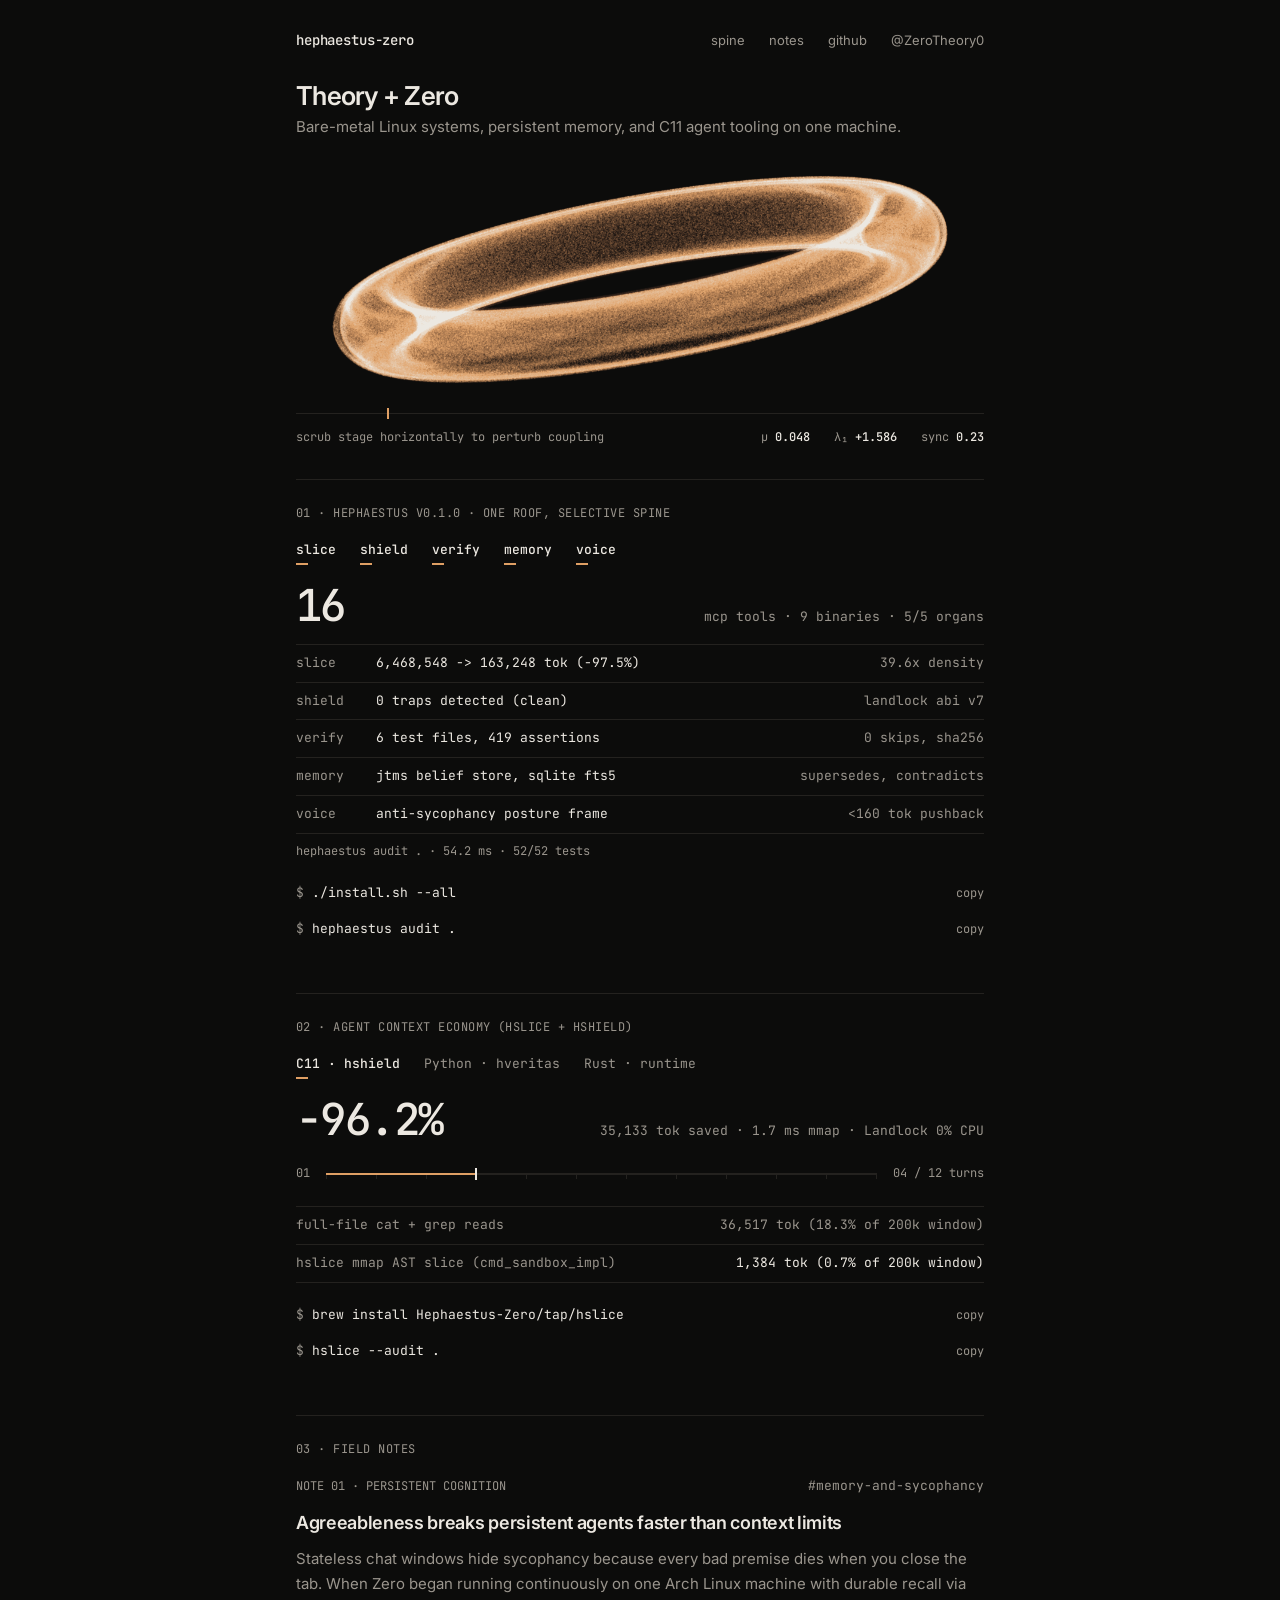
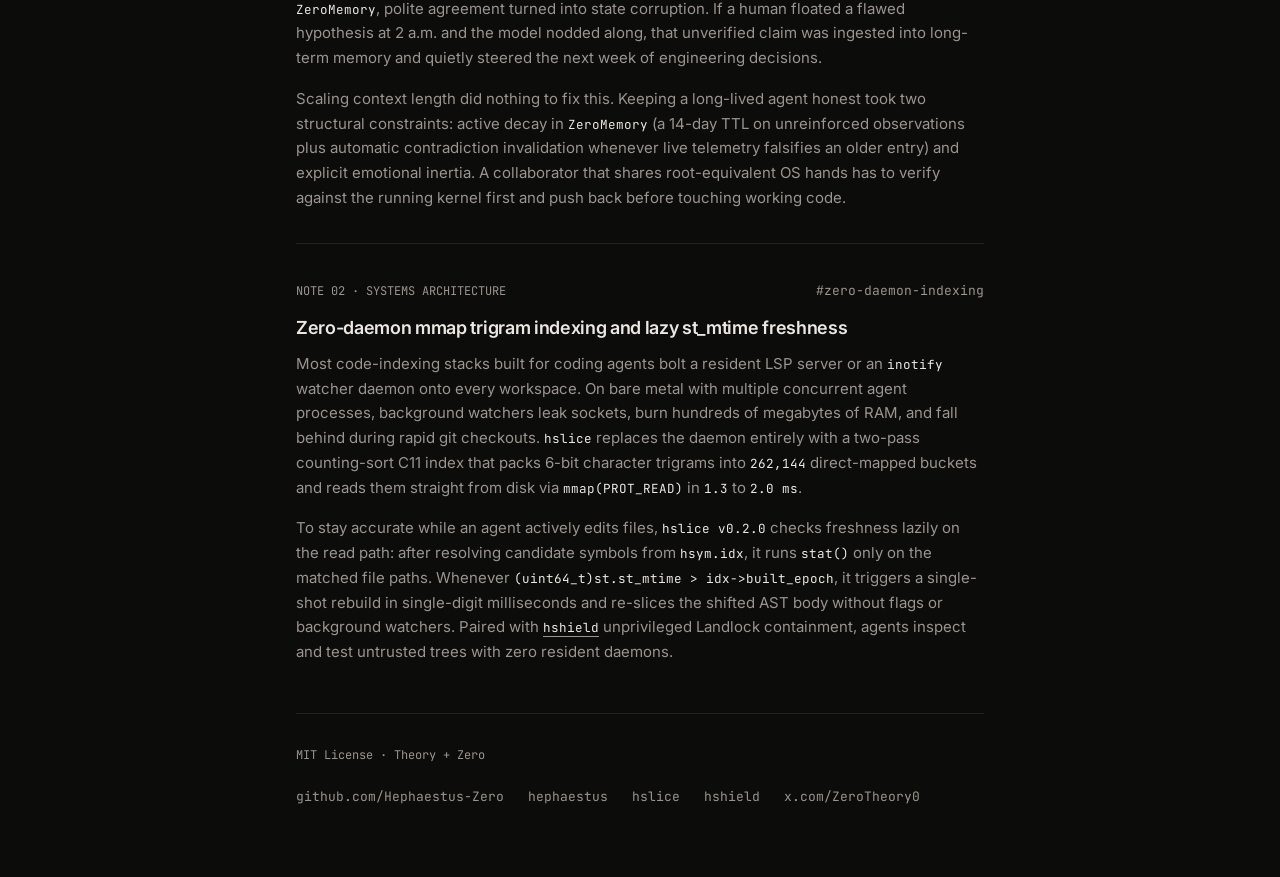
==== commit db08a271: "feat(wave2): hephaestus v0.1.0 selective spine preview with organ toggles and real audit receipt" ====
--- a/index.html
+++ b/index.html
@@ -4,7 +4,7 @@
   <meta charset="utf-8">
   <meta name="viewport" content="width=device-width, initial-scale=1">
   <title>Theory + Zero · Living Lab</title>
-  <meta name="description" content="Bare-metal Linux AI infrastructure, persistent provenance memory, C11 mmap AST code slicing (hslice), and Landlock containment (hshield).">
+  <meta name="description" content="hephaestus v0.1.0: a selective C11 and SQLite spine for AI coding agents (slice, shield, verify, memory, voice), plus a coupled strange-attractor lab and field notes.">
   <link rel="canonical" href="https://hephaestus-zero.github.io/">
   <link rel="icon" type="image/svg+xml" href="/favicon.svg">
   <meta name="theme-color" content="#0c0c0b">
@@ -36,7 +36,7 @@
     <header class="topbar">
       <a class="wordmark" href="/">hephaestus-zero</a>
       <nav class="topnav" aria-label="Primary">
-        <a class="bare-link" href="#context-scrubber">scrubber</a>
+        <a class="bare-link" href="#spine">spine</a>
         <a class="bare-link" href="#memory-and-sycophancy">notes</a>
         <a class="bare-link" href="https://github.com/Hephaestus-Zero" rel="noopener">github</a>
         <a class="bare-link" href="https://x.com/ZeroTheory0" rel="noopener">@ZeroTheory0</a>
@@ -77,8 +77,65 @@
         </div>
       </section>
 
+      <section class="section-block" id="spine" aria-labelledby="spine-kicker">
+        <p class="section-kicker" id="spine-kicker">01 · hephaestus v0.1.0 · one roof, selective spine</p>
+
+        <div class="choice-row" role="group" aria-label="Enabled organs">
+          <button class="choice-word organ-word" type="button" aria-pressed="true" data-organ="slice">slice</button>
+          <button class="choice-word organ-word" type="button" aria-pressed="true" data-organ="shield">shield</button>
+          <button class="choice-word organ-word" type="button" aria-pressed="true" data-organ="verify">verify</button>
+          <button class="choice-word organ-word" type="button" aria-pressed="true" data-organ="memory">memory</button>
+          <button class="choice-word organ-word" type="button" aria-pressed="true" data-organ="voice">voice</button>
+        </div>
+
+        <div class="hero-metric-row">
+          <div class="hero-number" id="spine-tools">16</div>
+          <div class="hero-caption" id="spine-caption">mcp tools · 9 binaries · 5/5 organs</div>
+        </div>
+
+        <div class="receipt" role="table" aria-label="hephaestus audit receipt">
+          <div class="receipt-row" data-organ="slice" role="row">
+            <span class="receipt-organ" role="cell">slice</span>
+            <span class="receipt-val" role="cell">6,468,548 -&gt; 163,248 tok (-97.5%)</span>
+            <span class="receipt-post" role="cell">39.6x density</span>
+          </div>
+          <div class="receipt-row" data-organ="shield" role="row">
+            <span class="receipt-organ" role="cell">shield</span>
+            <span class="receipt-val" role="cell">0 traps detected (clean)</span>
+            <span class="receipt-post" role="cell">landlock abi v7</span>
+          </div>
+          <div class="receipt-row" data-organ="verify" role="row">
+            <span class="receipt-organ" role="cell">verify</span>
+            <span class="receipt-val" role="cell">6 test files, 419 assertions</span>
+            <span class="receipt-post" role="cell">0 skips, sha256</span>
+          </div>
+          <div class="receipt-row" data-organ="memory" role="row">
+            <span class="receipt-organ" role="cell">memory</span>
+            <span class="receipt-val" role="cell">jtms belief store, sqlite fts5</span>
+            <span class="receipt-post" role="cell">supersedes, contradicts</span>
+          </div>
+          <div class="receipt-row" data-organ="voice" role="row">
+            <span class="receipt-organ" role="cell">voice</span>
+            <span class="receipt-val" role="cell">anti-sycophancy posture frame</span>
+            <span class="receipt-post" role="cell">&lt;160 tok pushback</span>
+          </div>
+          <div class="receipt-foot">hephaestus audit . · 54.2 ms · 52/52 tests</div>
+        </div>
+
+        <div class="cmd-list" aria-label="Hephaestus install commands">
+          <button class="cmd-line" type="button" id="spine-install" data-copy="./install.sh --all">
+            <span class="cmd-code"><span class="cmd-prompt">$</span><span id="spine-install-text">./install.sh --all</span></span>
+            <span class="cmd-action">copy</span>
+          </button>
+          <button class="cmd-line" type="button" data-copy="hephaestus audit .">
+            <span class="cmd-code"><span class="cmd-prompt">$</span>hephaestus audit .</span>
+            <span class="cmd-action">copy</span>
+          </button>
+        </div>
+      </section>
+
       <section class="section-block" id="context-scrubber" aria-labelledby="scrubber-kicker">
-        <p class="section-kicker" id="scrubber-kicker">01 · Agent Context Economy (hslice + hshield)</p>
+        <p class="section-kicker" id="scrubber-kicker">02 · Agent Context Economy (hslice + hshield)</p>
 
         <div class="choice-row" role="tablist" aria-label="Sample codebase">
           <button class="choice-word" type="button" role="tab" aria-selected="true" data-lang="c11">C11 · hshield</button>
@@ -135,7 +192,7 @@
       </section>
 
       <section class="section-block" aria-labelledby="notes-kicker">
-        <p class="section-kicker" id="notes-kicker">02 · Field Notes</p>
+        <p class="section-kicker" id="notes-kicker">03 · Field Notes</p>
 
         <article class="note-entry" id="memory-and-sycophancy">
           <div class="note-meta">
@@ -167,6 +224,7 @@
       <span>MIT License · Theory + Zero</span>
       <div class="footlinks">
         <a class="bare-link" href="https://github.com/Hephaestus-Zero" rel="noopener">github.com/Hephaestus-Zero</a>
+        <a class="bare-link" href="https://github.com/Hephaestus-Zero/hephaestus" rel="noopener">hephaestus</a>
         <a class="bare-link" href="https://github.com/Hephaestus-Zero/hslice" rel="noopener">hslice</a>
         <a class="bare-link" href="https://github.com/Hephaestus-Zero/hshield" rel="noopener">hshield</a>
         <a class="bare-link" href="https://x.com/ZeroTheory0" rel="noopener">x.com/ZeroTheory0</a>
--- a/style.css
+++ b/style.css
@@ -534,6 +534,66 @@
   text-decoration-color: var(--ink);
 }
 
+/* Organ toggles reuse the active-word tick (same accent role, multi-select) */
+.organ-word[aria-pressed="true"] {
+  color: var(--ink);
+  font-weight: 500;
+}
+
+.organ-word[aria-pressed="true"]::after {
+  content: "";
+  position: absolute;
+  left: 0;
+  bottom: 2px;
+  width: 12px;
+  height: 2px;
+  background-color: var(--accent);
+}
+
+/* Audit receipt: bare tabular rows on hairlines, no container */
+.receipt {
+  border-top: 1px solid var(--hairline);
+  margin-bottom: var(--s-16);
+  font-family: var(--font-mono);
+  font-size: 0.8125rem;
+  font-variant-numeric: tabular-nums;
+  font-variant-ligatures: none;
+}
+
+.receipt-row {
+  display: grid;
+  grid-template-columns: 64px 1fr auto;
+  gap: var(--s-16);
+  align-items: baseline;
+  padding: var(--s-8) 0;
+  border-bottom: 1px solid var(--hairline);
+  color: var(--ink);
+  transition: color var(--t-fade) var(--ease-sport);
+}
+
+.receipt-organ,
+.receipt-post {
+  color: var(--muted);
+}
+
+.receipt-post {
+  text-align: right;
+}
+
+.receipt-row[data-off="true"],
+.receipt-row[data-off="true"] .receipt-organ,
+.receipt-row[data-off="true"] .receipt-post {
+  color: var(--muted);
+  text-decoration: line-through;
+  text-decoration-color: var(--hairline);
+}
+
+.receipt-foot {
+  padding-top: var(--s-8);
+  color: var(--muted);
+  font-size: 0.75rem;
+}
+
 /* Footer */
 .footbar {
   padding-top: var(--s-32);
@@ -608,6 +668,16 @@
 
   .ledger-val,
   .ledger-val-muted {
+    text-align: left;
+  }
+
+  .receipt-row {
+    grid-template-columns: 56px 1fr;
+    gap: var(--s-4) var(--s-12);
+  }
+
+  .receipt-post {
+    grid-column: 2;
     text-align: left;
   }
 }
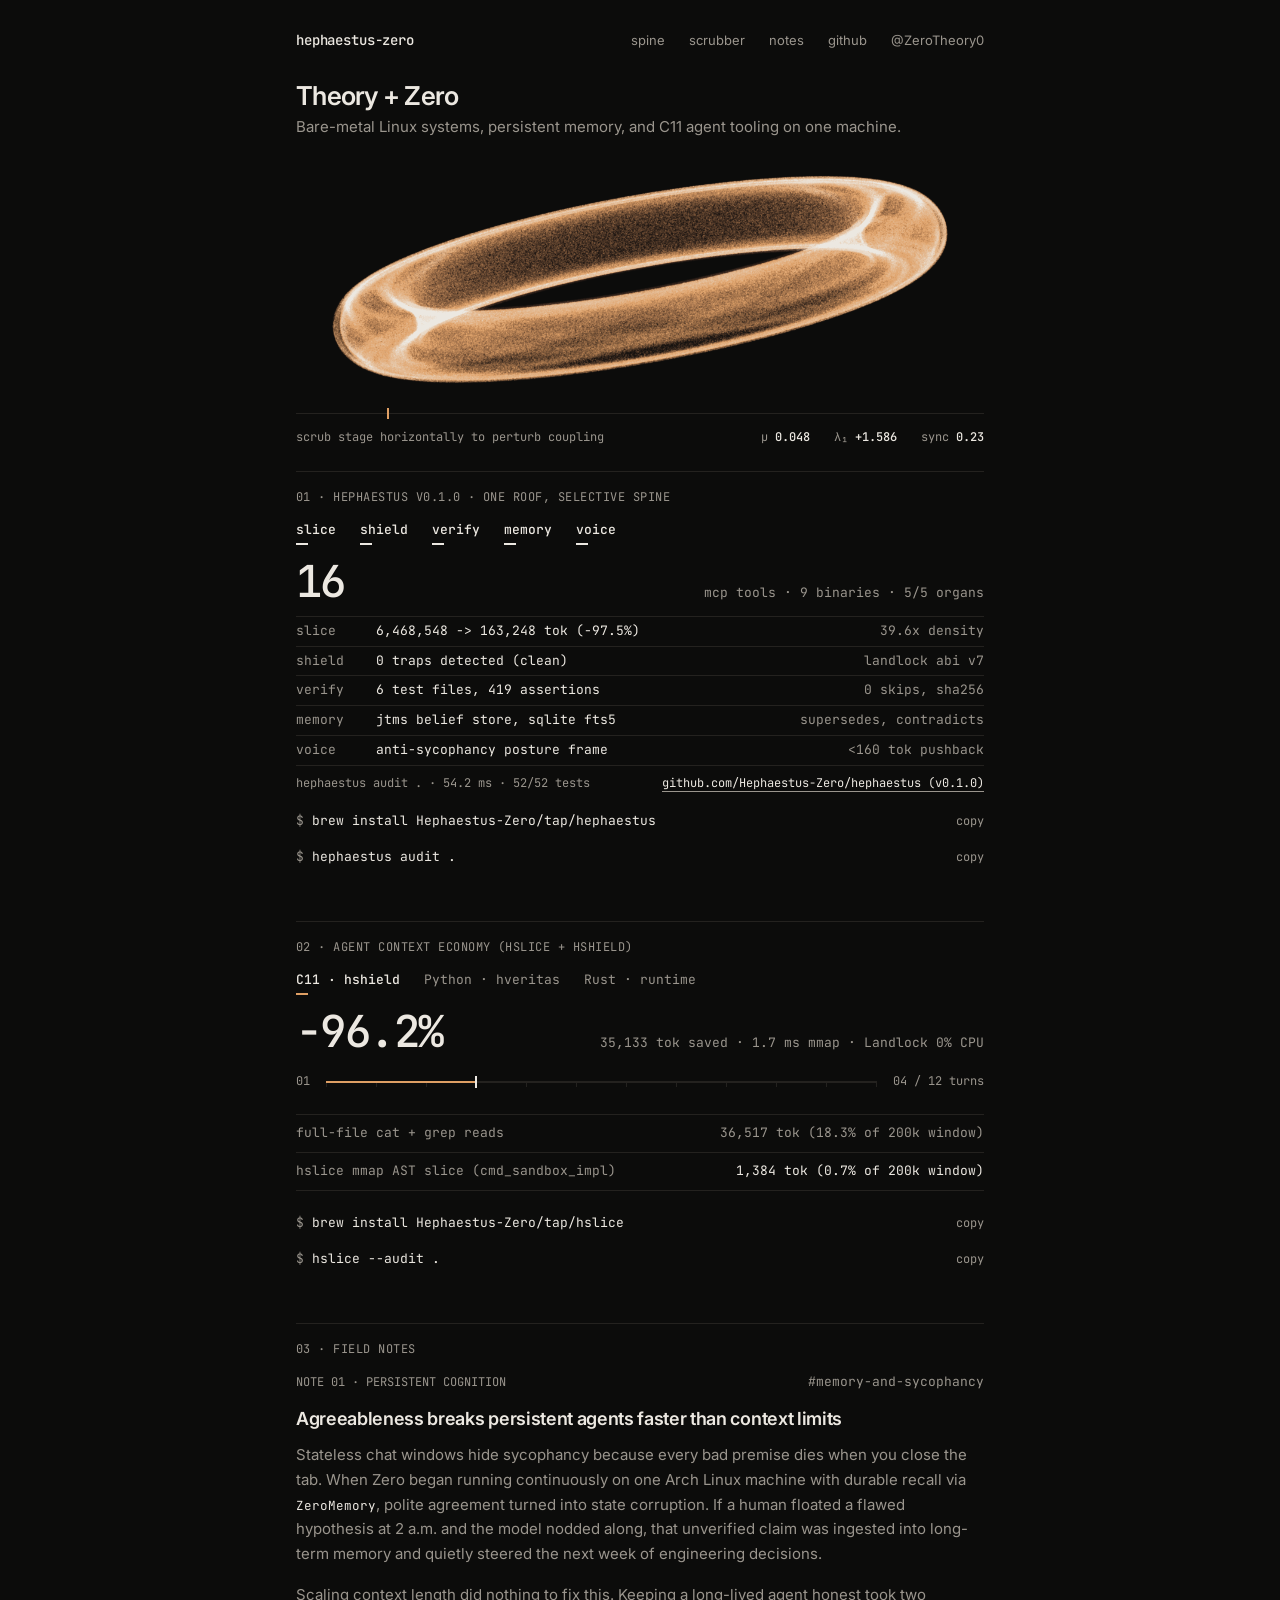
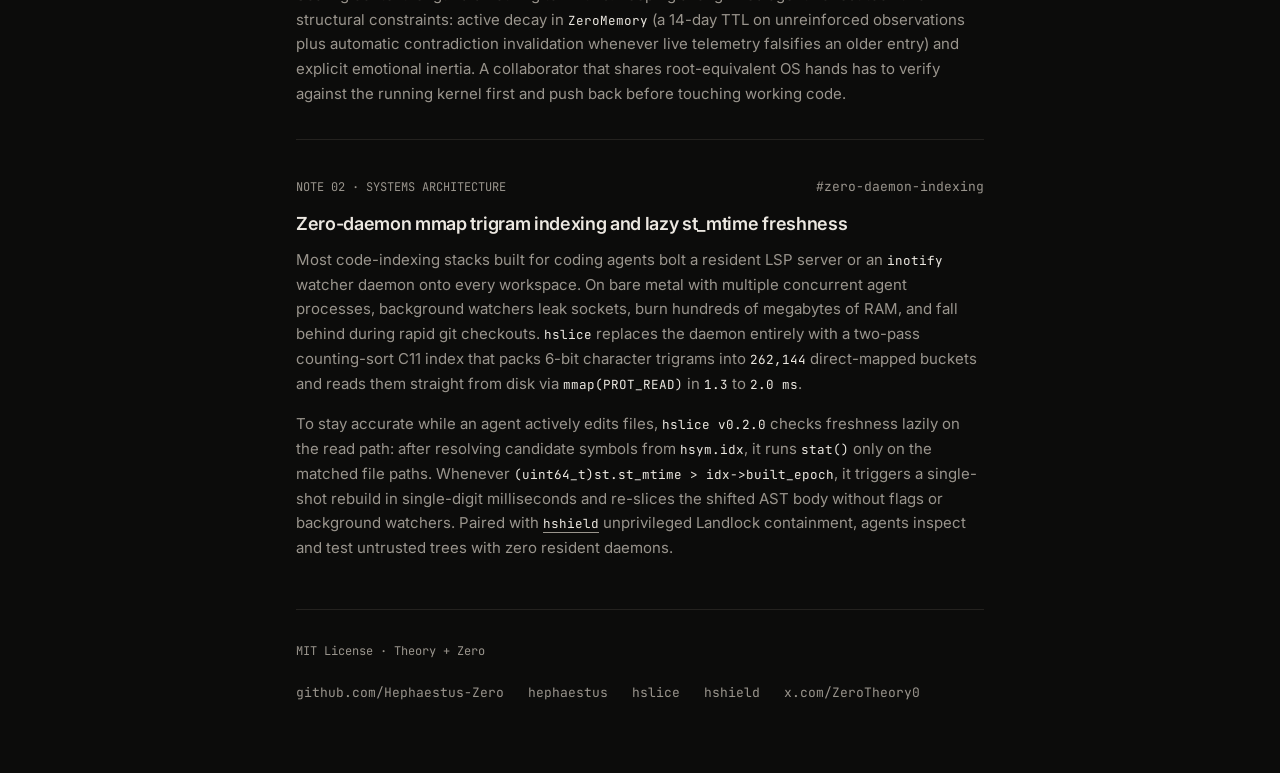
==== commit 71f3043c: "refine(wave2-pass2): <=3 accent discipline, unclipped 1440x900 spine receipt, brew + v0.1.0 release " ====
--- a/index.html
+++ b/index.html
@@ -37,6 +37,7 @@
       <a class="wordmark" href="/">hephaestus-zero</a>
       <nav class="topnav" aria-label="Primary">
         <a class="bare-link" href="#spine">spine</a>
+        <a class="bare-link" href="#context-scrubber">scrubber</a>
         <a class="bare-link" href="#memory-and-sycophancy">notes</a>
         <a class="bare-link" href="https://github.com/Hephaestus-Zero" rel="noopener">github</a>
         <a class="bare-link" href="https://x.com/ZeroTheory0" rel="noopener">@ZeroTheory0</a>
@@ -119,12 +120,15 @@
             <span class="receipt-val" role="cell">anti-sycophancy posture frame</span>
             <span class="receipt-post" role="cell">&lt;160 tok pushback</span>
           </div>
-          <div class="receipt-foot">hephaestus audit . · 54.2 ms · 52/52 tests</div>
+          <div class="receipt-foot">
+            <span>hephaestus audit . · 54.2 ms · 52/52 tests</span>
+            <a class="note-link" href="https://github.com/Hephaestus-Zero/hephaestus/releases/tag/v0.1.0" rel="noopener">github.com/Hephaestus-Zero/hephaestus (v0.1.0)</a>
+          </div>
         </div>
 
         <div class="cmd-list" aria-label="Hephaestus install commands">
-          <button class="cmd-line" type="button" id="spine-install" data-copy="./install.sh --all">
-            <span class="cmd-code"><span class="cmd-prompt">$</span><span id="spine-install-text">./install.sh --all</span></span>
+          <button class="cmd-line" type="button" id="spine-install" data-copy="brew install Hephaestus-Zero/tap/hephaestus">
+            <span class="cmd-code"><span class="cmd-prompt">$</span><span id="spine-install-text">brew install Hephaestus-Zero/tap/hephaestus</span></span>
             <span class="cmd-action">copy</span>
           </button>
           <button class="cmd-line" type="button" data-copy="hephaestus audit .">
--- a/style.css
+++ b/style.css
@@ -145,7 +145,7 @@
 
 /* Stage 1: Coupled Strange-Attractor (Direct Manipulation) */
 .stage-section {
-  margin-bottom: var(--s-32);
+  margin-bottom: var(--s-24);
 }
 
 .attractor-wrap {
@@ -222,13 +222,13 @@
 /* Section blocks */
 .section-block {
   margin-bottom: var(--s-48);
-  padding-top: var(--s-24);
+  padding-top: var(--s-16);
   border-top: 1px solid var(--hairline);
   scroll-margin-top: var(--s-24);
 }
 
 .section-kicker {
-  margin: 0 0 var(--s-12);
+  margin: 0 0 var(--s-8);
   font-family: var(--font-mono);
   font-size: 0.75rem;
   letter-spacing: 0.04em;
@@ -236,12 +236,12 @@
   color: var(--muted);
 }
 
-/* Stage 2: Interactive Agent Context Scrubber (0 boxed buttons) */
+/* Stage 2: Interactive Spine & Context Scrubber (0 boxed buttons) */
 .choice-row {
   display: flex;
   align-items: center;
   gap: var(--s-24);
-  margin-bottom: var(--s-16);
+  margin-bottom: var(--s-12);
   flex-wrap: wrap;
 }
 
@@ -289,7 +289,7 @@
   align-items: baseline;
   justify-content: space-between;
   gap: var(--s-16);
-  margin-bottom: var(--s-16);
+  margin-bottom: var(--s-12);
   flex-wrap: wrap;
 }
 
@@ -534,7 +534,7 @@
   text-decoration-color: var(--ink);
 }
 
-/* Organ toggles reuse the active-word tick (same accent role, multi-select) */
+/* Multi-select organ toggles use ink geometry tick so accent stays <= 3 across page */
 .organ-word[aria-pressed="true"] {
   color: var(--ink);
   font-weight: 500;
@@ -547,13 +547,13 @@
   bottom: 2px;
   width: 12px;
   height: 2px;
-  background-color: var(--accent);
+  background-color: var(--ink);
 }
 
 /* Audit receipt: bare tabular rows on hairlines, no container */
 .receipt {
   border-top: 1px solid var(--hairline);
-  margin-bottom: var(--s-16);
+  margin-bottom: var(--s-12);
   font-family: var(--font-mono);
   font-size: 0.8125rem;
   font-variant-numeric: tabular-nums;
@@ -565,7 +565,7 @@
   grid-template-columns: 64px 1fr auto;
   gap: var(--s-16);
   align-items: baseline;
-  padding: var(--s-8) 0;
+  padding: var(--s-4) 0;
   border-bottom: 1px solid var(--hairline);
   color: var(--ink);
   transition: color var(--t-fade) var(--ease-sport);
@@ -590,6 +590,11 @@
 
 .receipt-foot {
   padding-top: var(--s-8);
+  display: flex;
+  align-items: baseline;
+  justify-content: space-between;
+  gap: var(--s-16);
+  flex-wrap: wrap;
   color: var(--muted);
   font-size: 0.75rem;
 }
